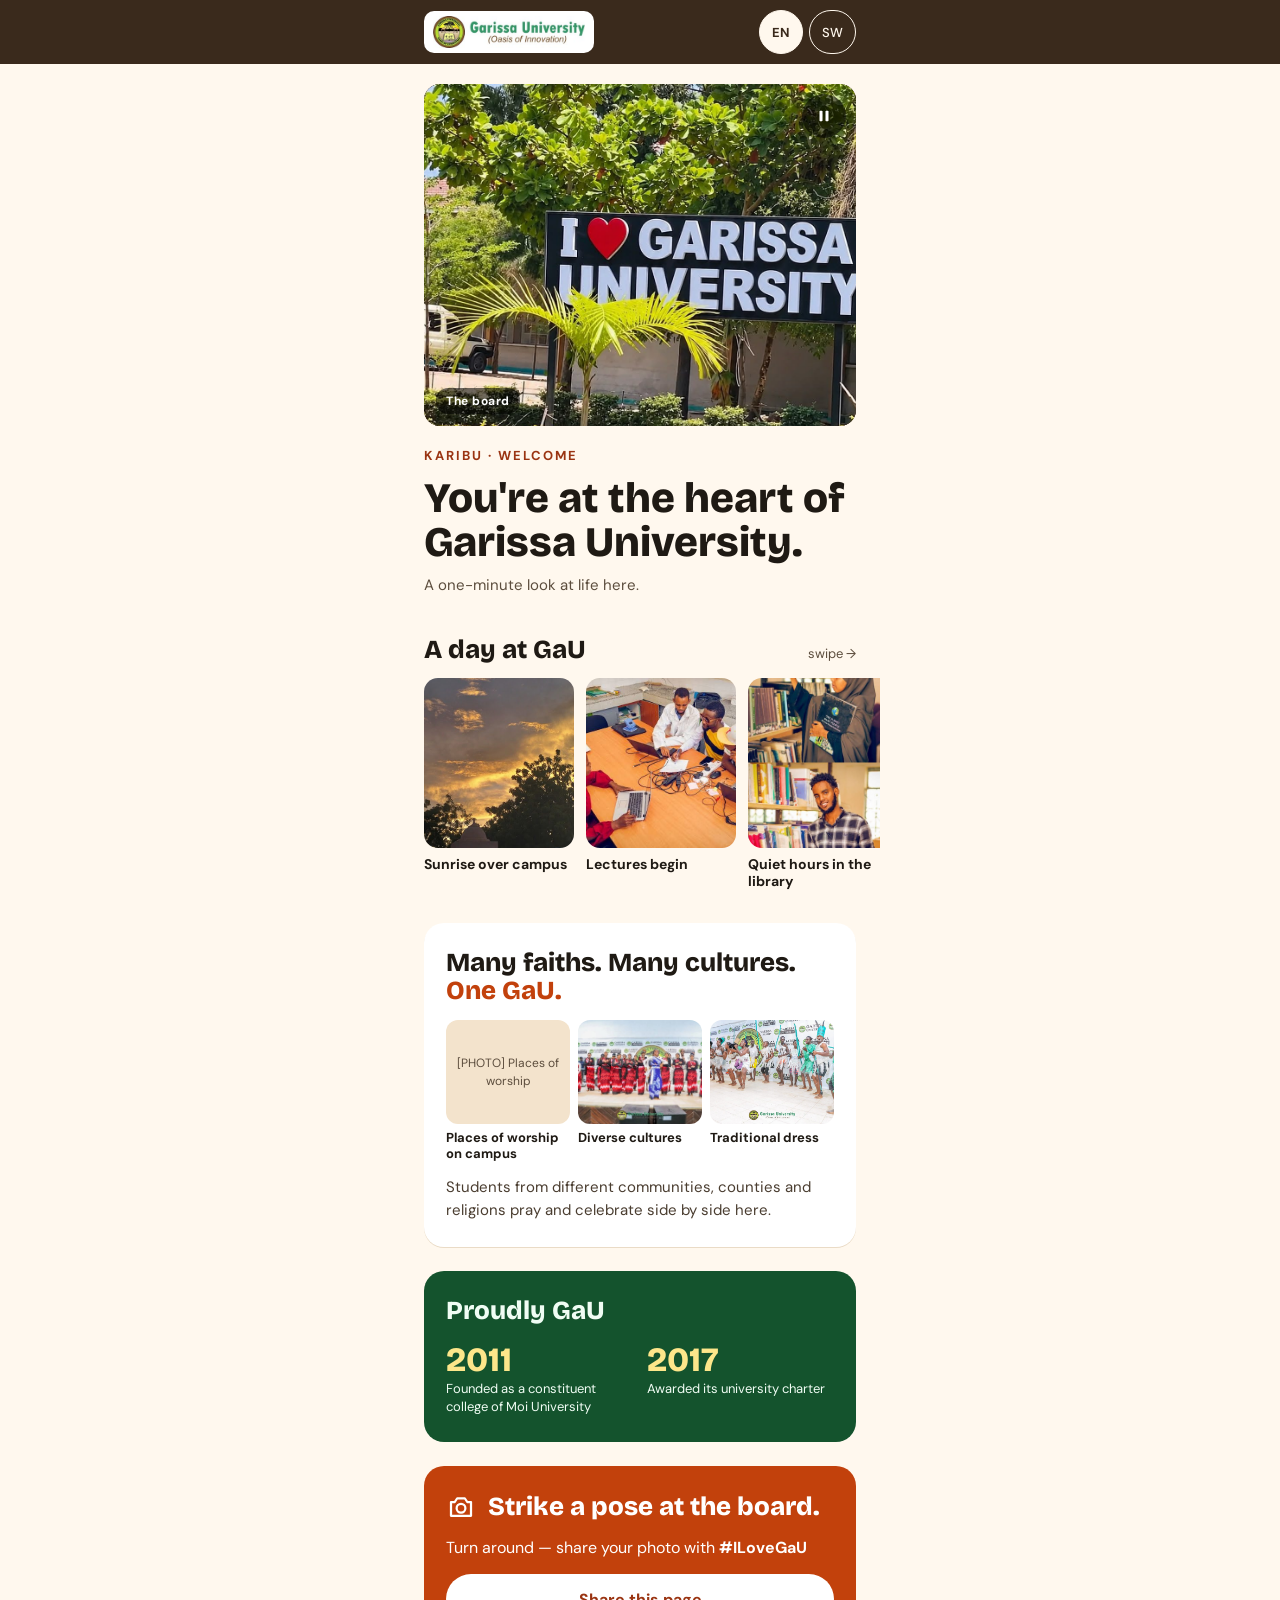
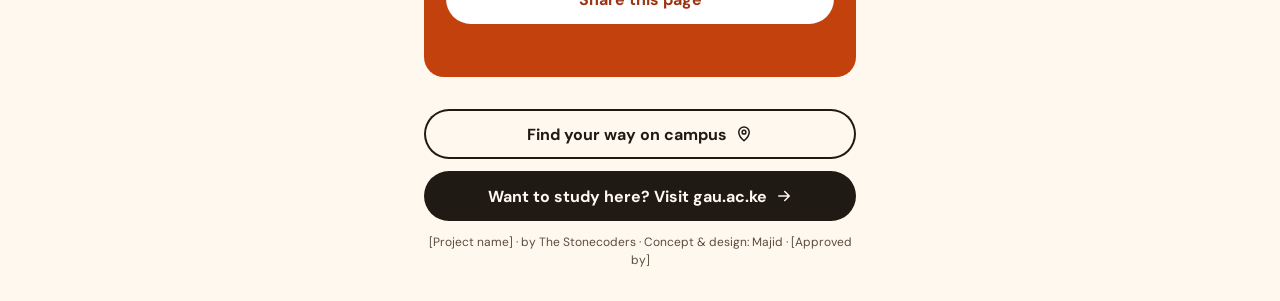
==== index.html @ a2006179 "Use the official GaU logo - images/brand/gau-logo.jpg (380x80, 12 KB) from the original on gau.ac.ke" ====
<!doctype html>
<html lang="en">
  <head>
    <meta charset="utf-8" />
    <meta name="viewport" content="width=device-width, initial-scale=1" />
    <title>Welcome to Garissa University — QR Tour</title>
    <meta
      name="description"
      content="A one-minute look at life at Garissa University. Scan the stone beside the I ❤ GARISSA UNIVERSITY board."
    />
    <meta name="theme-color" content="#3A2A1C" />

    <!-- Social preview (WhatsApp, Facebook, X) — add images/og-cover.jpg (1200×630) -->
    <meta
      property="og:title"
      content="You're at the heart of Garissa University"
    />
    <meta
      property="og:description"
      content="A one-minute look at life at GaU."
    />
    <meta property="og:image" content="images/og-cover.jpg" />

    <link rel="preconnect" href="https://fonts.googleapis.com" />
    <link rel="preconnect" href="https://fonts.gstatic.com" crossorigin />
    <link
      href="https://fonts.googleapis.com/css2?family=Bricolage+Grotesque:wght@700;800&family=DM+Sans:wght@400;500;700&display=swap"
      rel="stylesheet"
    />
    <link rel="icon" type="image/png" sizes="48x48" href="images/brand/favicon-48.png" />
    <link rel="apple-touch-icon" href="images/brand/gau-seal-180.png" />
    <link rel="stylesheet" href="css/style.css" />
  </head>
  <body>
    <!-- ============ NAVBAR — the only brown area ============ -->
    <header class="topbar">
      <div class="hero__bar">
        <span class="logo"
          ><img
            src="images/brand/gau-logo.jpg"
            alt="Garissa University"
            width="152"
            height="32"
        /></span>
        <nav class="lang" aria-label="Language">
          <button type="button" data-lang="en" aria-pressed="true">EN</button>
          <button type="button" data-lang="sw" aria-pressed="false">SW</button>
        </nav>
      </div>
    </header>

    <!-- ============ 1. HERO — "You're standing here" ============ -->
    <section class="hero" aria-labelledby="hero-title">
      <!-- Hero slideshow: the board from different angles and times of day.
         Without JS (or with reduced motion) only the first slide shows. -->
      <div class="hero__slides">
        <figure
          class="photo slide is-active"
          data-label="The I love Garissa University board"
        >
          <img
            src="images/hero/01-board.jpg"
            alt="The I love Garissa University board among palms and hedges"
            fetchpriority="high"
          />
          <figcaption class="slide__tag" data-i18n="hero.s1">The board</figcaption>
        </figure>
        <figure
          class="photo slide"
          data-label="Welcome to Garissa University sign"
        >
          <img
            src="images/hero/02-welcome-sign.jpg"
            alt="The Welcome to Garissa University sign in a garden"
            decoding="async"
          />
          <figcaption class="slide__tag" data-i18n="hero.s2">Welcome</figcaption>
        </figure>
        <figure
          class="photo slide"
          data-label="Students at the main gate"
        >
          <img
            src="images/hero/03-students-gate.jpg"
            alt="A large group of students posing at the main gate"
            decoding="async"
          />
          <figcaption class="slide__tag" data-i18n="hero.s3">Students</figcaption>
        </figure>
        <figure class="photo slide" data-label="Main gate at night">
          <img
            src="images/hero/04-gate-night.jpg"
            alt="The Garissa University main gate lit up at night"
            decoding="async"
          />
          <figcaption class="slide__tag" data-i18n="hero.s4">Main gate at night</figcaption>
        </figure>
        <button
          type="button"
          class="slides__toggle"
          aria-pressed="false"
          aria-label="Pause slideshow"
          hidden
        >
          <svg
            class="icon-pause"
            width="18"
            height="18"
            viewBox="0 0 24 24"
            fill="currentColor"
            aria-hidden="true"
          >
            <rect x="6" y="5" width="4" height="14" rx="1" />
            <rect x="14" y="5" width="4" height="14" rx="1" />
          </svg>
          <svg
            class="icon-play"
            width="18"
            height="18"
            viewBox="0 0 24 24"
            fill="currentColor"
            aria-hidden="true"
          >
            <path d="M8 5v14l11-7z" />
          </svg>
        </button>
      </div>

      <div class="hero__text">
        <p class="eyebrow" data-i18n="hero.eyebrow">Karibu · Welcome</p>
        <h1 id="hero-title" data-i18n="hero.title">
          You're at the heart of Garissa University.
        </h1>
        <p class="lead" data-i18n="hero.lead">
          A one-minute look at life here.
        </p>
      </div>
    </section>

    <main>
      <!-- ============ 2. A DAY AT GaU — swipe cards ============ -->
      <section class="day" aria-labelledby="day-title">
        <div class="section-head">
          <h2 id="day-title" data-i18n="day.title">A day at GaU</h2>
          <span class="hint" aria-hidden="true" data-i18n="day.hint"
            >swipe →</span
          >
        </div>
        <ol class="day__strip">
          <li class="card">
            <figure class="photo" data-label="Sunrise over campus">
              <img
                src="images/day/01-sunrise.jpg"
                alt="Sunrise over campus"
                loading="lazy"
              />
            </figure>
            <p data-i18n="day.c1">Sunrise over campus</p>
          </li>
          <li class="card">
            <figure class="photo" data-label="Lectures begin">
              <img
                src="images/day/02-lectures.jpg"
                alt="Students working together on laptops"
                loading="lazy"
              />
            </figure>
            <p data-i18n="day.c2">Lectures begin</p>
          </li>
          <li class="card">
            <figure class="photo" data-label="The library">
              <img
                src="images/day/03-library.jpg"
                alt="Two students with books in the library"
                loading="lazy"
              />
            </figure>
            <p data-i18n="day.c3">Quiet hours in the library</p>
          </li>
          <li class="card">
            <figure class="photo" data-label="Lunch at the cafeteria">
              <img
                src="images/day/04-lunch.jpg"
                alt="Friends having lunch"
                loading="lazy"
              />
            </figure>
            <p data-i18n="day.c4">Lunch at the cafeteria</p>
          </li>
          <li class="card">
            <figure class="photo" data-label="Sports ground">
              <img
                src="images/day/05-sports.jpg"
                alt="Students playing on the sports ground"
                loading="lazy"
              />
            </figure>
            <p data-i18n="day.c5">Evening on the sports ground</p>
          </li>
          <li class="card">
            <figure class="photo" data-label="Hostel life">
              <img
                src="images/day/06-hostel.jpg"
                alt="Galana Hostel"
                loading="lazy"
              />
            </figure>
            <p data-i18n="day.c6">Hostel life</p>
          </li>
        </ol>
      </section>

      <!-- ============ 3. MANY FAITHS, MANY CULTURES ============ -->
      <!-- TODO: confirm every faith group / club with the Dean of Students before publishing. Give each equal space. -->
      <section class="panel culture" aria-labelledby="culture-title">
        <h2 id="culture-title">
          <span data-i18n="culture.title">Many faiths. Many cultures.</span>
          <span class="accent" data-i18n="culture.one">One GaU.</span>
        </h2>
        <div class="culture__grid">
          <figure class="culture__item">
            <div class="photo" data-label="Places of worship">
              <img
                src="images/culture/01-worship.jpg"
                alt="[Describe photo]"
                loading="lazy"
              />
            </div>
            <figcaption>Places of worship on campus</figcaption>
          </figure>
          <figure class="culture__item">
            <div class="photo" data-label="Diverse cultures">
              <img
                src="images/culture/02-cultural-week.jpg"
                alt="Students in matching patterned dresses performing on stage"
                loading="lazy"
              />
            </div>
            <figcaption>Diverse cultures</figcaption>
          </figure>
          <figure class="culture__item">
            <div class="photo" data-label="Traditional dress">
              <img
                src="images/culture/03-dress-day.jpg"
                alt="Students in green traditional costumes dancing"
                loading="lazy"
              />
            </div>
            <figcaption>Traditional dress</figcaption>
          </figure>
        </div>
        <p data-i18n="culture.body">
          Students from different communities, counties and religions pray and
          celebrate side by side here.
        </p>
      </section>

      <!-- ============ 4. PROUDLY GaU — facts + one voice ============ -->
      <section class="panel proud" aria-labelledby="proud-title">
        <h2 id="proud-title" data-i18n="proud.title">Proudly GaU</h2>
        <dl class="facts">
          <div>
            <dt>2011</dt>
            <dd data-i18n="proud.f1">
              Founded as a constituent college of Moi University
            </dd>
          </div>
          <div>
            <dt>2017</dt>
            <dd data-i18n="proud.f2">Awarded its university charter</dd>
          </div>
        </dl>
      </section>

      <!-- ============ 5. PHOTO SPOT ============ -->
      <section class="panel spot" aria-labelledby="spot-title">
        <div class="spot__head">
          <svg
            width="30"
            height="30"
            viewBox="0 0 24 24"
            fill="none"
            stroke="currentColor"
            stroke-width="1.8"
            stroke-linecap="round"
            stroke-linejoin="round"
            aria-hidden="true"
          >
            <path d="M4 8h3l2-3h6l2 3h3v11H4z" />
            <circle cx="12" cy="13" r="3.5" />
          </svg>

          <h2 id="spot-title" data-i18n="spot.title">
            Strike a pose at the board.
          </h2>
        </div>

        <p>
          <span data-i18n="spot.body">Turn around — share your photo with</span>
          <strong>#ILoveGaU</strong>
        </p>

        <button
          type="button"
          class="btn btn--light"
          id="share-btn"
          data-i18n="spot.btn"
        >
          Share this page
        </button>

        <p class="toast" id="toast" role="status" aria-live="polite"></p>
      </section>
    </main>

    <!-- ============ 6. FOOTER ============ -->
    <footer class="footer">
      <a
        class="btn btn--outline"
        href="https://majidtech25.github.io/gau-campus-map/"
      >
        <span data-i18n="footer.map">Find your way on campus</span>
        <svg
          width="18"
          height="18"
          viewBox="0 0 24 24"
          fill="none"
          stroke="currentColor"
          stroke-width="2"
          stroke-linecap="round"
          stroke-linejoin="round"
          aria-hidden="true"
        >
          <path
            d="M12 21s-7-6.2-7-11.5A7 7 0 0 1 19 9.5C19 14.8 12 21 12 21z"
          />
          <circle cx="12" cy="9.5" r="2.5" />
        </svg>
      </a>
      <a class="btn btn--dark" href="https://gau.ac.ke" rel="noopener">
        <span data-i18n="footer.cta">Want to study here? Visit gau.ac.ke</span>
        <svg
          width="18"
          height="18"
          viewBox="0 0 24 24"
          fill="none"
          stroke="currentColor"
          stroke-width="2"
          stroke-linecap="round"
          stroke-linejoin="round"
          aria-hidden="true"
        >
          <path d="M5 12h14M13 6l6 6-6 6" />
        </svg>
      </a>

      <p class="credit">
        [Project name] · by The Stonecoders · Concept &amp; design: Majid ·
        [Approved by]
      </p>
    </footer>

    <!-- Photo viewer: a tapped photo opens here as a large card (main.js section 5) -->
    <dialog class="viewer" id="viewer" aria-label="Photo">
      <figure class="viewer__card">
        <img class="viewer__img" src="" alt="" />
        <figcaption class="viewer__cap"></figcaption>
      </figure>
      <button type="button" class="viewer__close">
        <span class="visually-hidden" data-i18n="viewer.close">Close</span>
        <svg
          width="22"
          height="22"
          viewBox="0 0 24 24"
          fill="none"
          stroke="currentColor"
          stroke-width="2.4"
          stroke-linecap="round"
          aria-hidden="true"
        >
          <path d="M6 6l12 12M18 6L6 18" />
        </svg>
      </button>
    </dialog>

    <script src="js/i18n.js"></script>
    <script src="js/main.js"></script>

    <!-- Scan counter: GoatCounter (cookieless, no personal data).
         Dashboard: https://majid.goatcounter.com
         QR scans arrive as ?campaign=pilot&ref=qr.
         See README → "Scan counter". -->
    <script
      data-goatcounter="https://majid.goatcounter.com/count"
      async
      src="//gc.zgo.at/count.js"
    ></script>
  </body>
</html>
---- css/style.css ----
/* =========================================================
   GaU QR Tour — "Welcomed, Proud, Alive"
   Mobile-first. Colours are placeholders: swap to the
   official GaU colours once Communications confirms them.
   ========================================================= */

:root {
  --sand: #fff8ee; /* page background */
  --sand-2: #f3e3cc; /* photo placeholders */
  --ink: #1f1a14; /* main text */
  --ink-soft: #5c4d3d; /* secondary text */
  --earth: #3a2a1c; /* navbar background */
  --earth-2: #4a3727; /* hero photo placeholder */
  --sand-muted: #e9dcc8; /* placeholder text on dark */
  --overlay: rgba(0, 0, 0, 0.55); /* tags/buttons over photos */
  --sun-glow: #fdba74; /* focus ring */
  --sun: #c2410c; /* accent (orange) */
  --sun-text: #9a3412; /* accent text on light */
  --sun-soft: #fdebd8; /* chip background */
  --green: #14532d; /* "Proudly GaU" panel */
  --gold: #fde68a; /* numbers on green */
  --backdrop: rgba(20, 14, 8, 0.86); /* behind the enlarged photo */
  --card: #ffffff; /* enlarged photo card */

  --font-display: "Bricolage Grotesque", system-ui, sans-serif;
  --font-body: "DM Sans", system-ui, sans-serif;

  --radius: 20px;
  --gap: 24px;
  --max: 480px; /* page stays phone-width on big screens */
}

* {
  box-sizing: border-box;
}

html {
  -webkit-text-size-adjust: 100%;
}

body {
  margin: 0;
  background: var(--sand);
  color: var(--ink);
  font: 400 16px/1.5 var(--font-body);
}

body > * {
  max-width: var(--max);
  margin-inline: auto;
}

h1,
h2 {
  font-family: var(--font-display);
  font-weight: 800;
  line-height: 1.05;
  margin: 0;
}
h1 {
  font-size: clamp(32px, 10vw, 42px);
}
h2 {
  font-size: 26px;
}
p {
  margin: 0;
}

a {
  color: var(--sun-text);
}

/* ---------- Photo slots ----------
   Each <figure class="photo"> holds an <img>. If the file is
   missing, main.js adds .is-missing and the data-label shows,
   so the page still looks intentional before photos arrive. */
.photo {
  position: relative;
  margin: 0;
  background: var(--sand-2);
  border-radius: 14px;
  overflow: hidden;
}
.photo img {
  display: block;
  width: 100%;
  height: 100%;
  object-fit: cover;
}
.photo.is-missing img {
  display: none;
}
.photo.is-missing::before {
  content: "[PHOTO] " attr(data-label);
  position: absolute;
  inset: 0;
  display: grid;
  place-items: center;
  padding: 8px;
  text-align: center;
  font-size: 12px;
  color: var(--ink-soft);
}

/* ---------- Navbar (the ONLY brown area) ----------
   The brown background spans the full screen width; the
   content inside stays phone-width. */
.topbar {
  position: sticky;
  top: 0;
  z-index: 20;
  max-width: none; /* override body > * so brown is full width */
  background: var(--earth);
  color: var(--sand);
}
.hero__bar {
  display: flex;
  justify-content: space-between;
  align-items: center;
  max-width: var(--max);
  margin-inline: auto;
  padding: 10px var(--gap);
}
.logo {
  display: inline-flex;
  padding: 5px 9px;
  border-radius: 10px;
  background: var(--card); /* the logo has a white background */
}
.logo img {
  display: block;
  width: 152px;
  height: 32px;
}

.lang {
  display: flex;
  gap: 6px;
}
.lang button {
  min-height: 44px;
  min-width: 44px;
  padding: 0 12px;
  border-radius: 22px;
  border: 1px solid var(--sand);
  background: transparent;
  color: var(--sand);
  font: 500 13px var(--font-body);
  cursor: pointer;
}
.lang button[aria-pressed="true"] {
  background: var(--sand);
  color: var(--earth);
  font-weight: 700;
}

/* ---------- 1. Hero (photo + text on the sand background) ---------- */
.hero {
  padding: 20px var(--gap) 28px;
  display: flex;
  flex-direction: column;
  gap: 20px;
}

/* Hero slideshow: slides stack and crossfade */
.hero__slides {
  position: relative;
  height: 38svh;
  min-height: 200px;
  border-radius: 16px;
  overflow: hidden;
  background: var(--earth-2);
}
.slide {
  position: absolute;
  inset: 0;
  border-radius: 0;
  background: var(--earth-2);
  opacity: 0;
  transition: opacity 1.2s ease;
}
.slide.is-active {
  opacity: 1;
}
.slide.is-missing::before {
  color: var(--sand-muted);
}

.slide__tag {
  position: absolute;
  left: 12px;
  bottom: 12px;
  padding: 4px 10px;
  border-radius: 12px;
  background: var(--overlay);
  color: #fff;
  font-size: 12px;
  font-weight: 700;
  letter-spacing: 0.5px;
}

.slides__toggle {
  position: absolute;
  right: 10px;
  top: 10px;
  width: 44px;
  height: 44px;
  border-radius: 50%;
  border: 0;
  background: var(--overlay);
  color: #fff;
  display: grid;
  place-items: center;
  cursor: pointer;
}
.slides__toggle[hidden] {
  display: none;
}
.slides__toggle .icon-play {
  display: none;
}
.slides__toggle[aria-pressed="true"] .icon-play {
  display: block;
}
.slides__toggle[aria-pressed="true"] .icon-pause {
  display: none;
}
.slides__toggle:focus-visible {
  outline: 3px solid var(--sun-glow);
  outline-offset: 2px;
}

/* Slow zoom on the visible slide ("Ken Burns"), only if motion is OK */
@media (prefers-reduced-motion: no-preference) {
  .slide.is-active img {
    animation: hero-zoom 6s ease-out forwards;
  }
}
@keyframes hero-zoom {
  from {
    transform: scale(1);
  }
  to {
    transform: scale(1.06);
  }
}

.hero__text {
  display: flex;
  flex-direction: column;
  gap: 10px;
}
.eyebrow {
  font-size: 13px;
  font-weight: 700;
  letter-spacing: 2px;
  text-transform: uppercase;
  color: var(--sun-text);
}
.lead {
  color: var(--ink-soft);
  font-size: 15px;
}

/* ---------- 2. A day at GaU ---------- */
.day {
  padding: 12px 0 28px var(--gap);
}
.section-head {
  display: flex;
  justify-content: space-between;
  align-items: baseline;
  padding-right: var(--gap);
  margin-bottom: 14px;
}
.hint {
  font-size: 13px;
  color: var(--ink-soft);
}

.day__strip {
  list-style: none;
  margin: 0;
  padding: 0 var(--gap) 4px 0;
  display: flex;
  gap: 12px;
  overflow-x: auto;
  scroll-snap-type: x mandatory;
  scrollbar-width: none;
}
.day__strip::-webkit-scrollbar {
  display: none;
}

.card {
  flex: 0 0 150px;
  scroll-snap-align: start;
  display: flex;
  flex-direction: column;
  gap: 8px;
}
.card .photo {
  height: 170px;
}
.card p {
  font-weight: 700;
  font-size: 14px;
  line-height: 1.25;
}
.time {
  align-self: flex-start;
  background: var(--sun);
  color: #fff;
  font-size: 12px;
  font-weight: 700;
  padding: 4px 8px;
  border-radius: 10px;
}

/* ---------- Shared panel ---------- */
.panel {
  margin: 0 var(--gap) var(--gap);
  padding: 26px 22px;
  border-radius: var(--radius);
  display: flex;
  flex-direction: column;
  gap: 14px;
}
@media (min-width: 480px) {
  .panel {
    margin-inline: auto;
    width: calc(100% - 2 * var(--gap));
  }
}

/* ---------- 3. Culture ---------- */
.culture {
  background: #fff;
  box-shadow: 0 1px 0 #eadbc6;
}
.culture h2 {
  line-height: 1.1;
}
.accent {
  color: var(--sun);
}
.culture__grid {
  display: grid;
  grid-template-columns: repeat(3, minmax(0, 1fr));
  gap: 8px;
}
.culture__item {
  margin: 0;
  display: flex;
  flex-direction: column;
  gap: 6px;
}
.culture__item .photo {
  height: 104px;
  border-radius: 12px;
}
.culture__item figcaption {
  font-size: 13px;
  font-weight: 700;
  line-height: 1.25;
}
.culture > p {
  color: #4a3d30;
  font-size: 15px;
}

.chips {
  list-style: none;
  margin: 0;
  padding: 0;
  display: flex;
  flex-wrap: wrap;
  gap: 8px;
}
.chips li {
  padding: 6px 12px;
  border-radius: 16px;
  background: var(--sun-soft);
  color: #7c2d12;
  font-size: 13px;
  font-weight: 500;
}

/* ---------- 4. Proudly GaU ---------- */
.proud {
  background: var(--green);
  color: #f0fdf4;
}
.facts {
  display: grid;
  grid-template-columns: repeat(2, minmax(0, 1fr));
  gap: 14px;
  margin: 0;
}
.facts dt {
  font: 800 34px var(--font-display);
  color: var(--gold);
}
.facts dd {
  margin: 0;
  font-size: 13px;
  line-height: 1.4;
}

.voice {
  margin: 0;
  padding-top: 14px;
  border-top: 1px solid #2f6b47;
  display: flex;
  gap: 12px;
  align-items: flex-start;
}
.photo--avatar {
  flex: 0 0 48px;
  height: 48px;
  border-radius: 50%;
  background: #2f6b47;
}
.photo--avatar.is-missing::before {
  content: "";
}
.voice p {
  font-size: 16px;
  font-weight: 500;
  line-height: 1.45;
}
.voice cite {
  display: block;
  margin-top: 6px;
  font-style: normal;
  font-size: 13px;
  color: #bbf7d0;
}

/* ---------- 5. Photo spot ---------- */
.spot {
  background: var(--sun);
  color: #fff;
}
.spot__head {
  display: flex;
  gap: 12px;
  align-items: center;
}
.toast {
  min-height: 1em;
  font-size: 13px;
}

/* ---------- Buttons ---------- */
.btn {
  min-height: 50px;
  padding: 0 20px;
  border-radius: 26px;
  border: 0;
  display: flex;
  align-items: center;
  justify-content: center;
  gap: 8px;
  font: 700 16px var(--font-body);
  text-decoration: none;
  cursor: pointer;
}
.btn--light {
  background: #fff;
  color: var(--sun-text);
}
.btn--dark {
  background: var(--ink);
  color: var(--sand);
}
.btn--outline {
  background: transparent;
  color: var(--ink);
  box-shadow: inset 0 0 0 2px var(--ink);
}
.btn:focus-visible,
.lang button:focus-visible {
  outline: 3px solid #fdba74;
  outline-offset: 2px;
}

/* ---------- 6. Footer ---------- */
.footer {
  padding: 8px var(--gap) 32px;
  display: flex;
  flex-direction: column;
  gap: 12px;
}
.credit {
  font-size: 12px;
  color: var(--ink-soft);
  text-align: center;
}

@media (prefers-reduced-motion: no-preference) {
  html {
    scroll-behavior: smooth;
  }
}

/* ---------- Photo viewer (tap a photo to enlarge) ---------- */
.is-zoomable {
  cursor: zoom-in;
}
.is-zoomable:focus-visible {
  outline: 3px solid var(--sun-glow);
  outline-offset: 2px;
}
.slide:not(.is-active) {
  pointer-events: none; /* taps go to the visible slide */
}
.viewer {
  width: min(100vw - 24px, 560px);
  max-width: none;
  max-height: none;
  padding: 0;
  border: 0;
  background: transparent;
  overflow: visible;
}
.viewer::backdrop {
  background: var(--backdrop);
}
.viewer__card {
  margin: 0;
  background: var(--card);
  border-radius: var(--radius);
  overflow: hidden;
  box-shadow: 0 12px 40px rgba(0, 0, 0, 0.35);
}
.viewer__img {
  display: block;
  width: 100%;
  height: auto;
  max-height: 72svh;
  object-fit: contain;
  background: var(--ink);
}
.viewer__cap {
  padding: 14px 18px 16px;
  font: 700 16px/1.35 var(--font-body);
  color: var(--ink);
}
.viewer__cap:empty {
  display: none;
}
.viewer__close {
  position: absolute;
  top: -14px;
  right: -6px;
  width: 44px;
  height: 44px;
  border-radius: 50%;
  border: 0;
  background: var(--card);
  color: var(--ink);
  display: grid;
  place-items: center;
  cursor: pointer;
  box-shadow: 0 2px 10px rgba(0, 0, 0, 0.3);
}
.viewer__close:focus-visible {
  outline: 3px solid var(--sun-glow);
  outline-offset: 2px;
}
@media (prefers-reduced-motion: no-preference) {
  .viewer[open] .viewer__card {
    animation: viewer-in 0.22s ease-out;
  }
}
@keyframes viewer-in {
  from {
    transform: scale(0.94);
    opacity: 0;
  }
  to {
    transform: scale(1);
    opacity: 1;
  }
}
.visually-hidden {
  position: absolute;
  width: 1px;
  height: 1px;
  overflow: hidden;
  clip: rect(0 0 0 0);
  white-space: nowrap;
}
body.has-viewer {
  overflow: hidden;
}
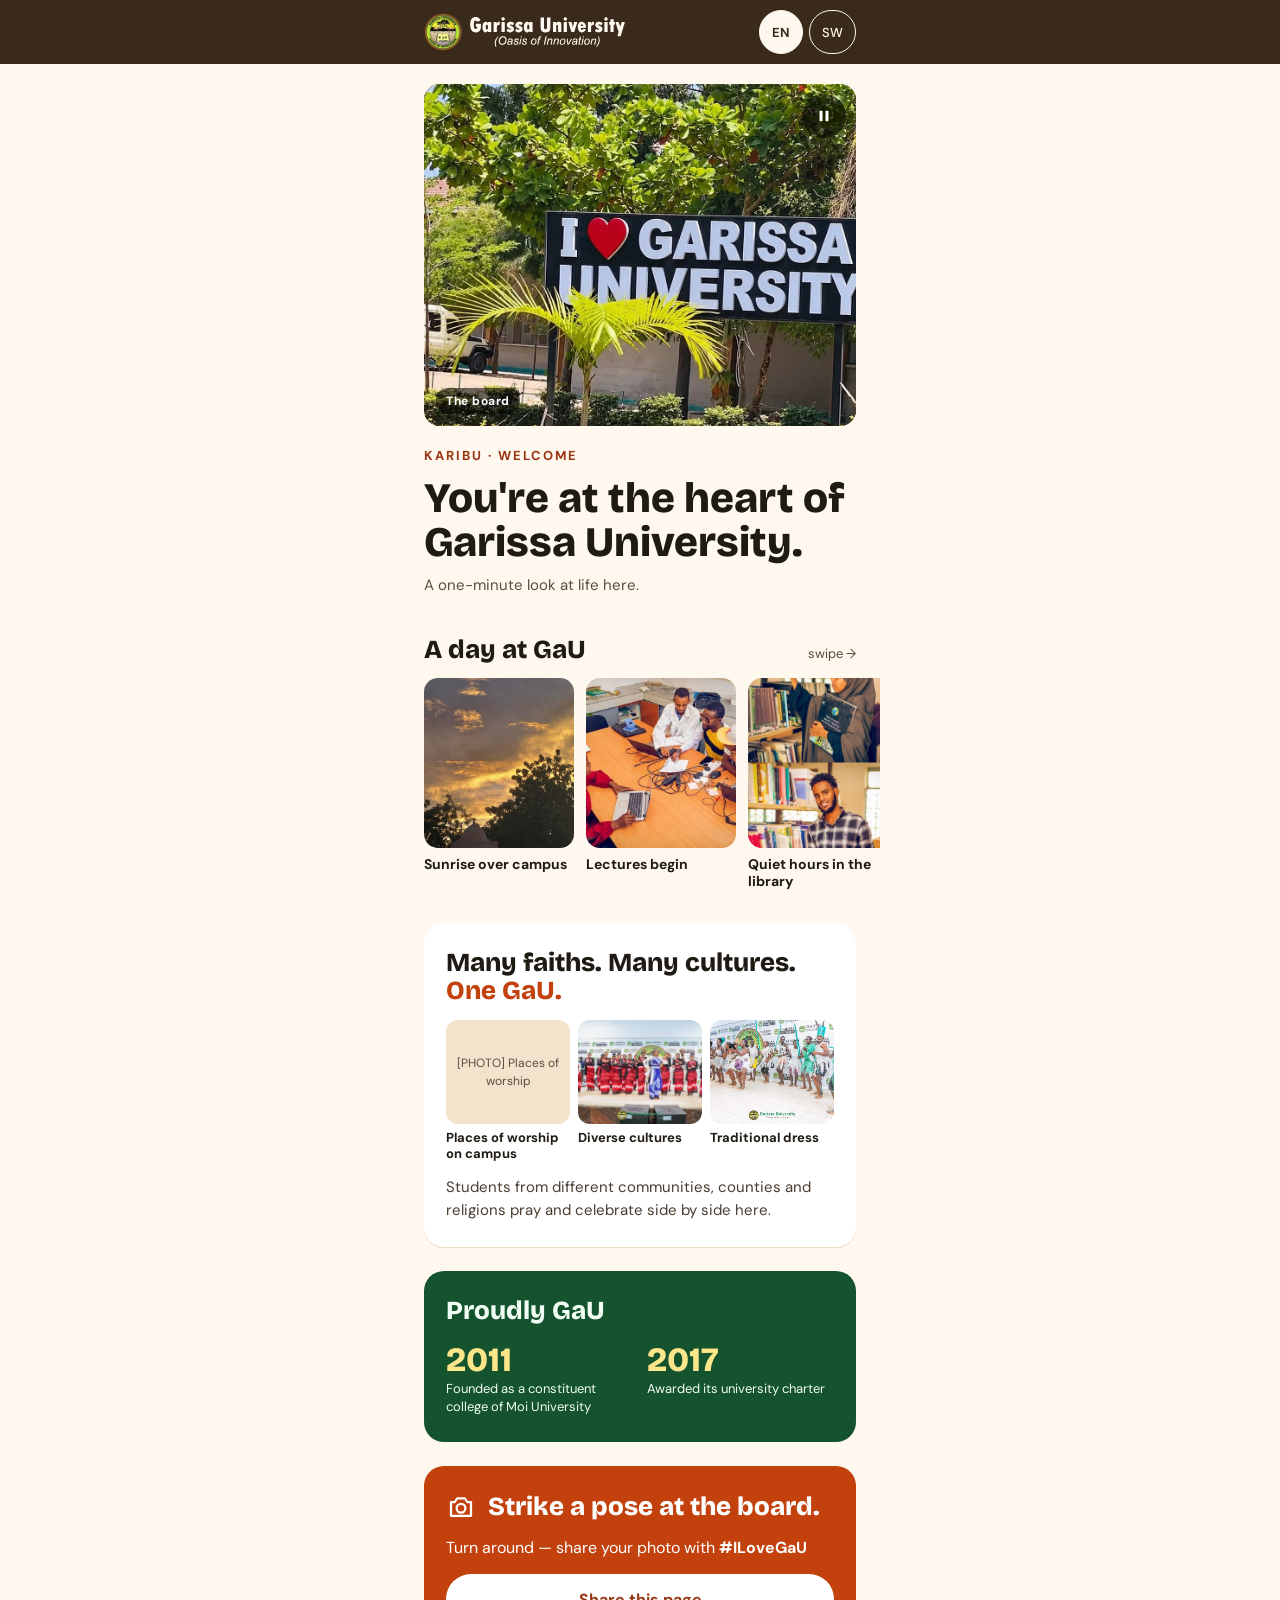
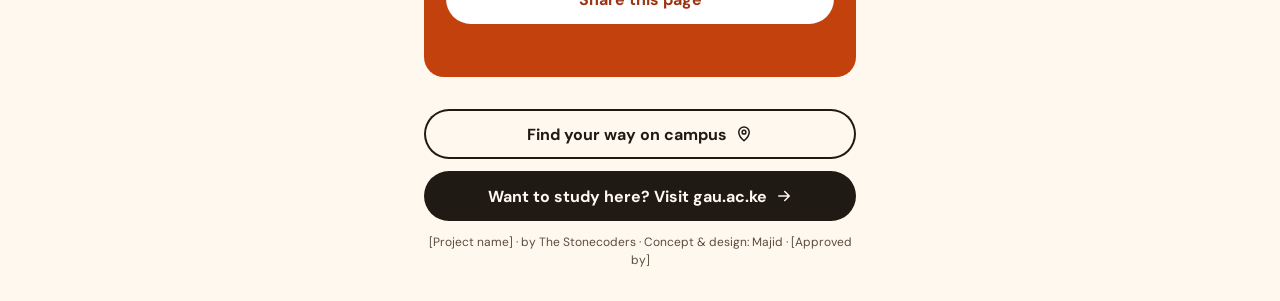
==== commit 22a0a62b: "Blend the GaU logo into the header - Round seal with a transparent background (images/brand/gau-seal" ====
--- a/index.html
+++ b/index.html
@@ -35,13 +35,11 @@
     <!-- ============ NAVBAR — the only brown area ============ -->
     <header class="topbar">
       <div class="hero__bar">
-        <span class="logo"
-          ><img
-            src="images/brand/gau-logo.jpg"
-            alt="Garissa University"
-            width="152"
-            height="32"
-        /></span>
+        <span class="logo" role="img" aria-label="Garissa University (Oasis of Innovation)"
+          ><img class="logo__seal" src="images/brand/gau-seal-96.png" alt="" width="38" height="38" /><span
+            class="logo__word"
+          ></span
+        ></span>
         <nav class="lang" aria-label="Language">
           <button type="button" data-lang="en" aria-pressed="true">EN</button>
           <button type="button" data-lang="sw" aria-pressed="false">SW</button>
--- a/css/style.css
+++ b/css/style.css
@@ -124,14 +124,24 @@
 }
 .logo {
   display: inline-flex;
-  padding: 5px 9px;
-  border-radius: 10px;
-  background: var(--card); /* the logo has a white background */
-}
-.logo img {
+  align-items: center;
+  gap: 8px;
+  color: var(--sand);
+}
+.logo__seal {
   display: block;
-  width: 152px;
-  height: 32px;
+  width: 38px;
+  height: 38px;
+}
+/* Wordmark traced from the official logo (images/brand/gau-wordmark.svg);
+   used as a mask so it takes the header's text colour. */
+.logo__word {
+  display: block;
+  height: 30px;
+  width: 155px;
+  background: currentColor;
+  -webkit-mask: url("../images/brand/gau-wordmark.svg") center / contain no-repeat;
+  mask: url("../images/brand/gau-wordmark.svg") center / contain no-repeat;
 }
 
 .lang {
@@ -596,3 +606,15 @@
 body.has-viewer {
   overflow: hidden;
 }
+
+/* Very small phones: shrink the logo so it never pushes the page wider */
+@media (max-width: 359px) {
+  .logo__seal {
+    width: 32px;
+    height: 32px;
+  }
+  .logo__word {
+    height: 24px;
+    width: 124px;
+  }
+}
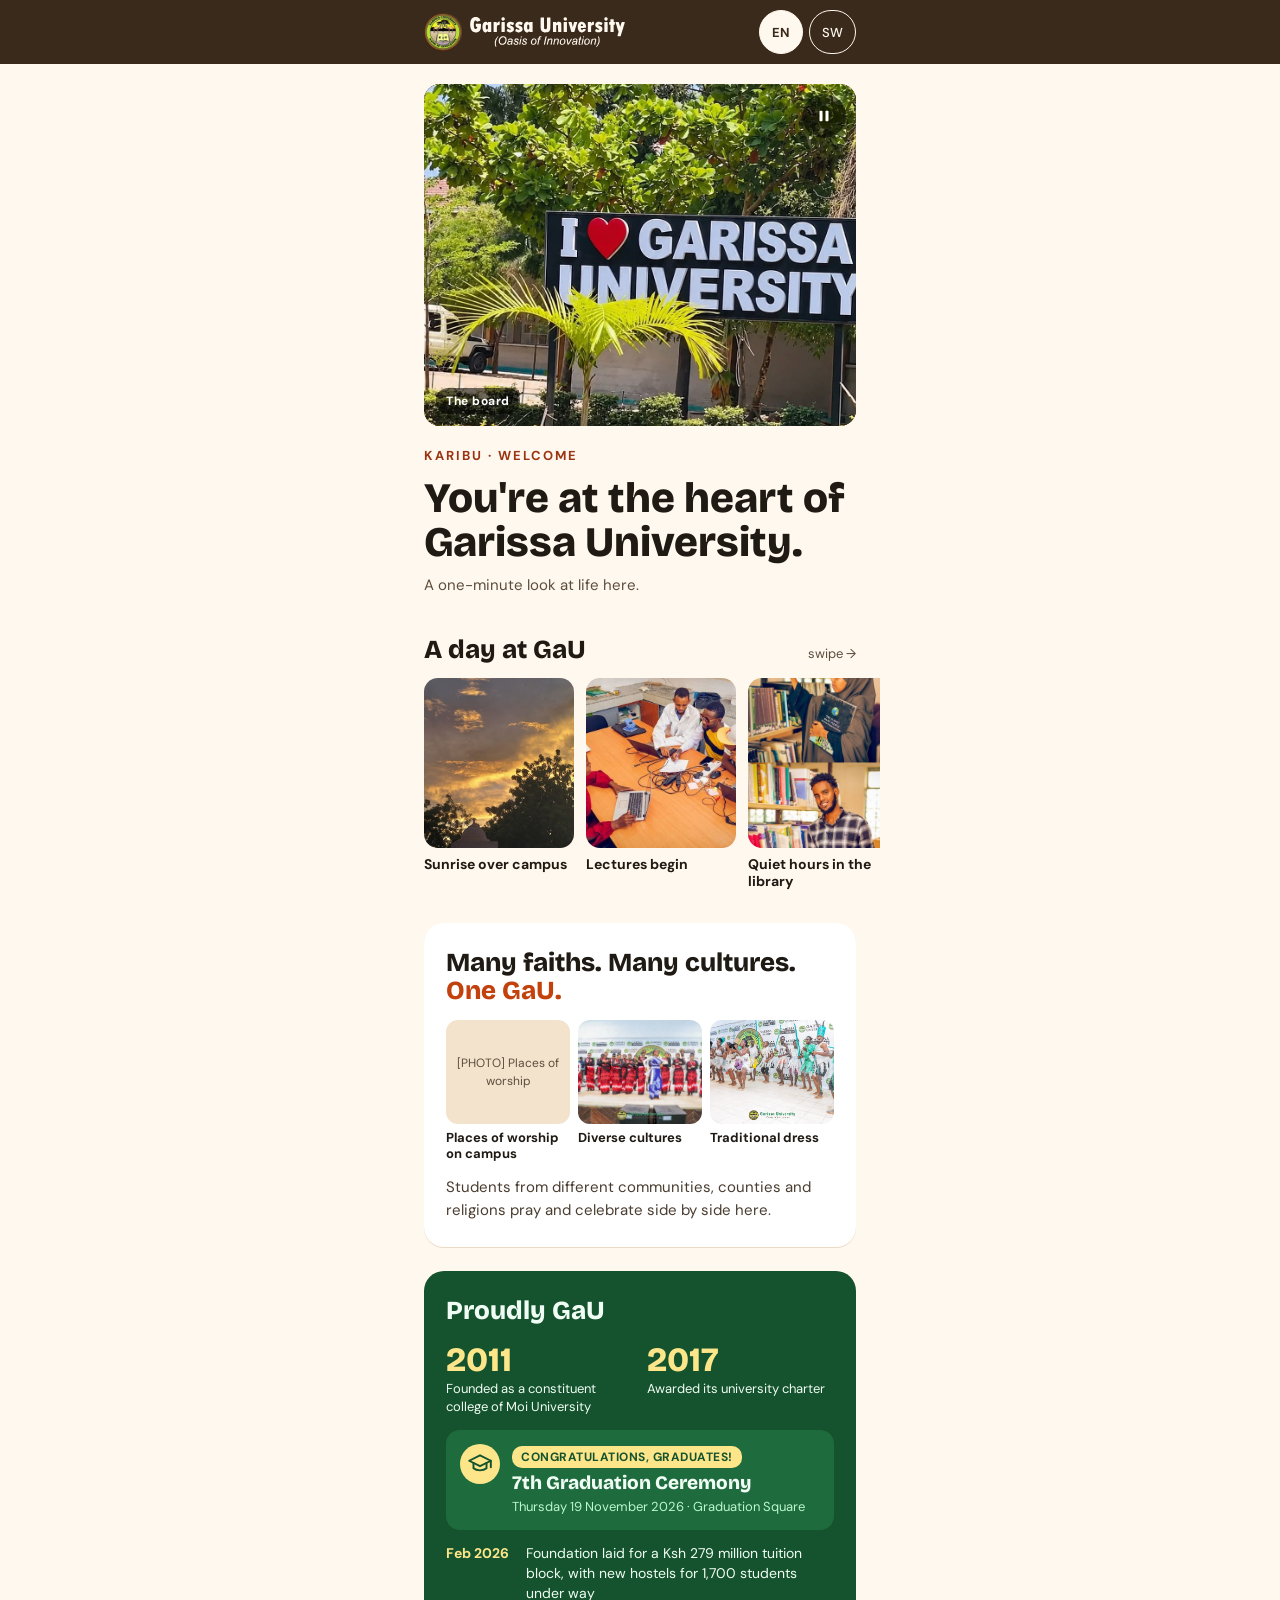
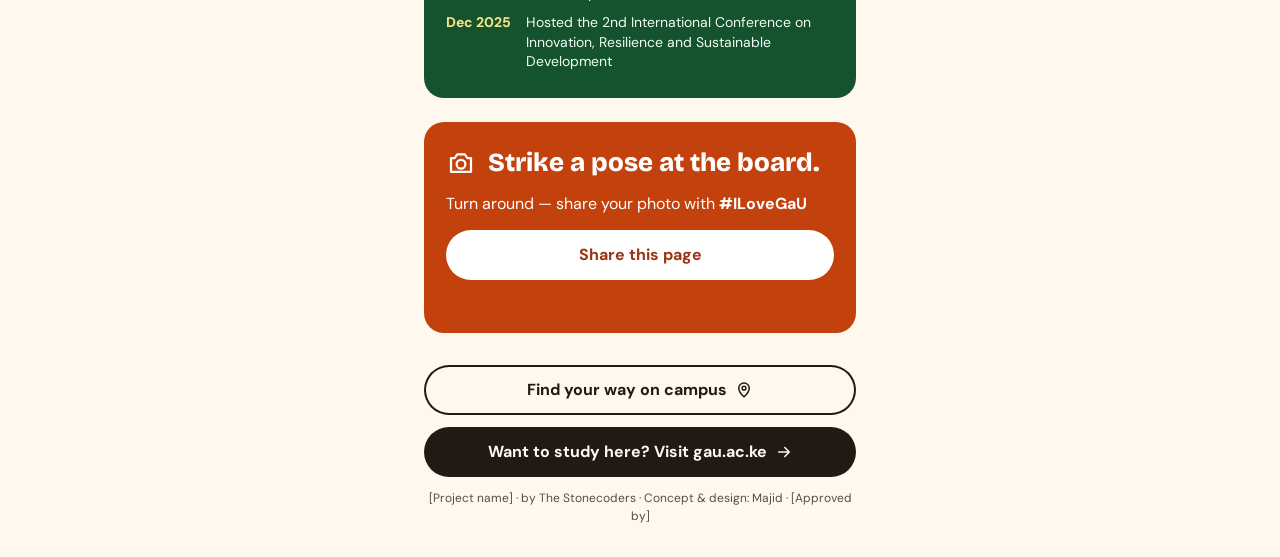
==== commit 50bb8950: "Proudly GaU: 7th Graduation + proud moments - 7th Graduation Ceremony, Thu 19 Nov 2026, Graduation S" ====
--- a/index.html
+++ b/index.html
@@ -253,7 +253,7 @@
         </p>
       </section>
 
-      <!-- ============ 4. PROUDLY GaU — facts + one voice ============ -->
+      <!-- ============ 4. PROUDLY GaU — facts + proud moments ============ -->
       <section class="panel proud" aria-labelledby="proud-title">
         <h2 id="proud-title" data-i18n="proud.title">Proudly GaU</h2>
         <dl class="facts">
@@ -268,6 +268,33 @@
             <dd data-i18n="proud.f2">Awarded its university charter</dd>
           </div>
         </dl>
+
+        <!-- Sources (gau.ac.ke, checked 18 Nov 2026):
+             - 7th Graduation: /wp-content/uploads/2026/10/7th-GRADUATION-NOTICE-.pdf
+             - Tuition block + hostels: news post of 12 Feb 2026
+             - IRSD-2025 conference: news post of 3 Dec 2025
+             main.js (section 6) swaps the graduation status line by date. -->
+        <div class="grad" data-event-date="2026-11-19">
+          <span class="grad__icon" aria-hidden="true">
+            <svg width="26" height="26" viewBox="0 0 24 24" fill="none" stroke="currentColor" stroke-width="1.8" stroke-linecap="round" stroke-linejoin="round"><path d="M2 9l10-5 10 5-10 5z" /><path d="M6 11v5c3 2.5 9 2.5 12 0v-5" /><path d="M22 9v6" /></svg>
+          </span>
+          <div>
+            <p class="grad__status" data-i18n="proud.gradSoon">Coming up</p>
+            <p class="grad__title" data-i18n="proud.gradTitle">7th Graduation Ceremony</p>
+            <p class="grad__when" data-i18n="proud.gradWhen">Thursday 19 November 2026 · Graduation Square</p>
+          </div>
+        </div>
+
+        <ul class="moments">
+          <li>
+            <span class="moments__date" data-i18n="proud.m1date">Feb 2026</span>
+            <span data-i18n="proud.m1">Foundation laid for a Ksh 279 million tuition block, with new hostels for 1,700 students under way</span>
+          </li>
+          <li>
+            <span class="moments__date" data-i18n="proud.m2date">Dec 2025</span>
+            <span data-i18n="proud.m2">Hosted the 2nd International Conference on Innovation, Resilience and Sustainable Development</span>
+          </li>
+        </ul>
       </section>
 
       <!-- ============ 5. PHOTO SPOT ============ -->
--- a/css/style.css
+++ b/css/style.css
@@ -19,6 +19,8 @@
   --sun-soft: #fdebd8; /* chip background */
   --green: #14532d; /* "Proudly GaU" panel */
   --gold: #fde68a; /* numbers on green */
+  --green-2: #1e6b3d; /* graduation highlight on green */
+  --mint: #bbf7d0; /* small text on green */
   --backdrop: rgba(20, 14, 8, 0.86); /* behind the enlarged photo */
   --card: #ffffff; /* enlarged photo card */
 
@@ -618,3 +620,61 @@
     width: 124px;
   }
 }
+
+/* ---------- Proud moments (inside Proudly GaU) ---------- */
+.grad {
+  display: flex;
+  gap: 12px;
+  align-items: flex-start;
+  padding: 14px;
+  border-radius: 14px;
+  background: var(--green-2);
+}
+.grad__icon {
+  flex: 0 0 40px;
+  height: 40px;
+  border-radius: 50%;
+  display: grid;
+  place-items: center;
+  background: var(--gold);
+  color: var(--green);
+}
+.grad__status {
+  display: inline-block;
+  margin-bottom: 4px;
+  padding: 2px 9px;
+  border-radius: 10px;
+  background: var(--gold);
+  color: var(--green);
+  font-size: 12px;
+  font-weight: 700;
+  letter-spacing: 0.5px;
+  text-transform: uppercase;
+}
+.grad__title {
+  font: 800 19px/1.2 var(--font-display);
+}
+.grad__when {
+  margin-top: 2px;
+  font-size: 13px;
+  color: var(--mint);
+}
+.moments {
+  list-style: none;
+  margin: 0;
+  padding: 0;
+  display: flex;
+  flex-direction: column;
+  gap: 10px;
+}
+.moments li {
+  display: grid;
+  grid-template-columns: 70px 1fr;
+  gap: 10px;
+  font-size: 14px;
+  line-height: 1.4;
+}
+.moments__date {
+  font-weight: 700;
+  color: var(--gold);
+}
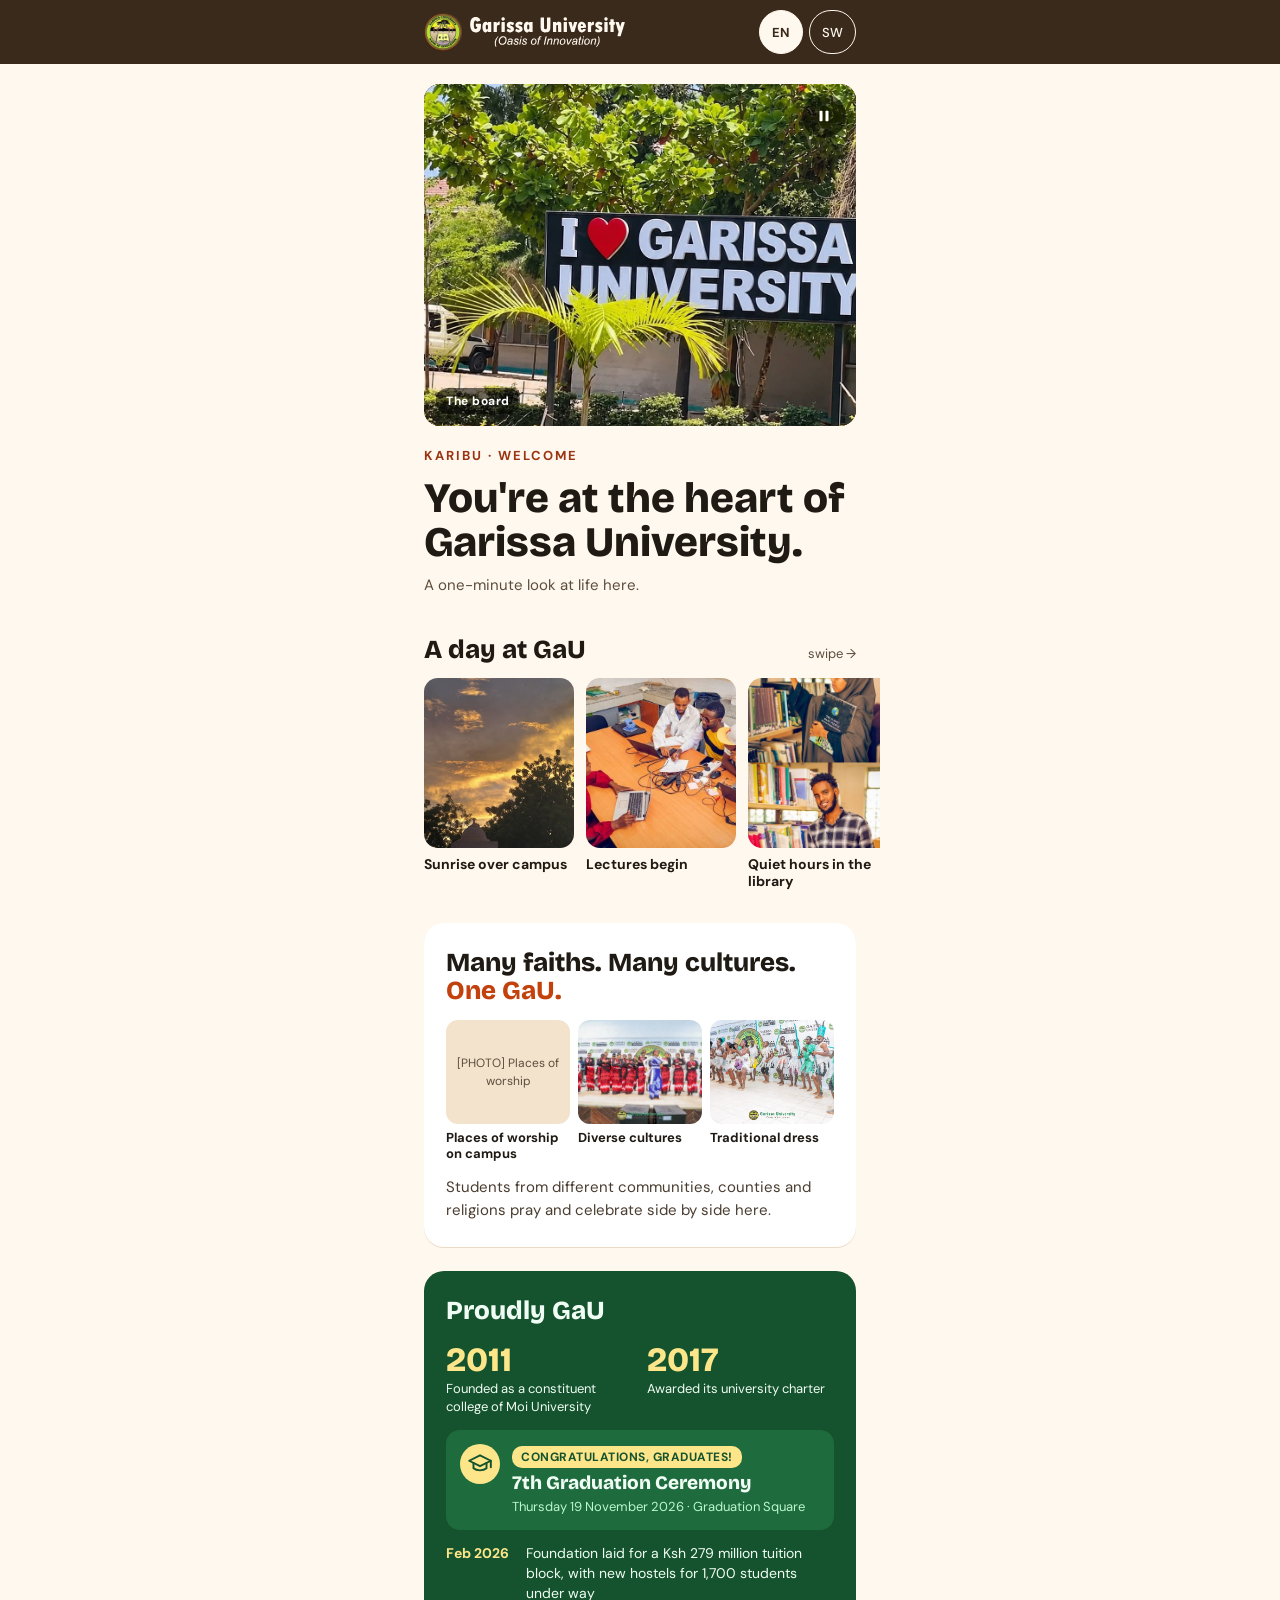
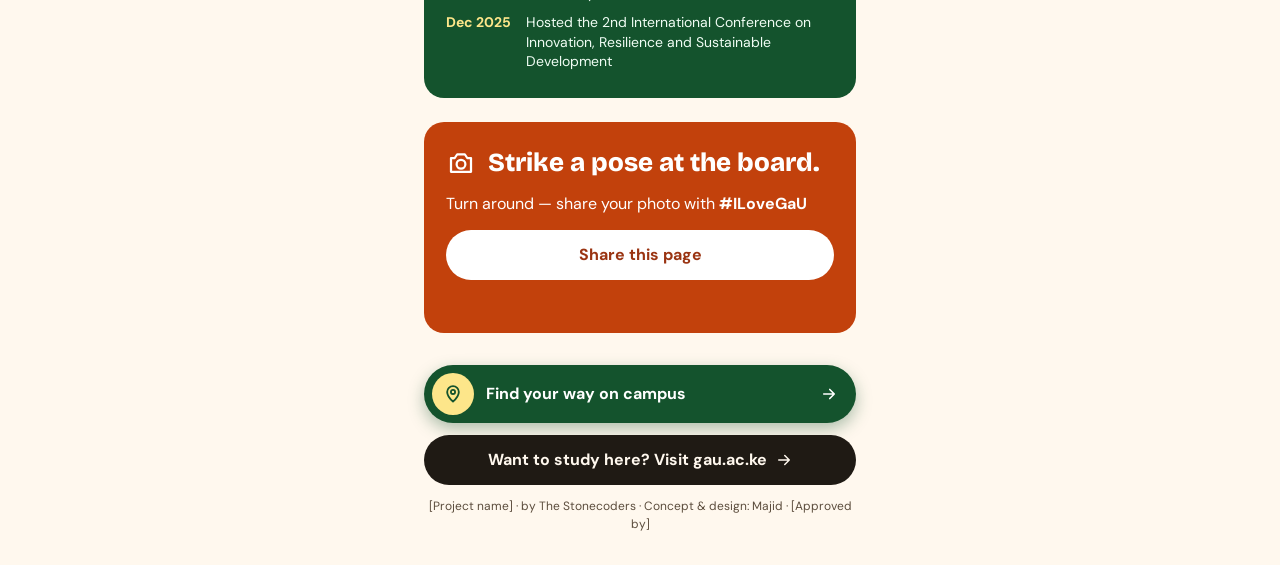
==== commit 0534c40e: "Make 'Find your way on campus' a real button, with motion - Solid green, raised shadow, pin in a gol" ====
--- a/index.html
+++ b/index.html
@@ -340,26 +340,36 @@
 
     <!-- ============ 6. FOOTER ============ -->
     <footer class="footer">
-      <a
-        class="btn btn--outline"
-        href="https://majidtech25.github.io/gau-campus-map/"
-      >
-        <span data-i18n="footer.map">Find your way on campus</span>
+      <a class="btn btn--map" href="https://majidtech25.github.io/gau-campus-map/">
+        <span class="btn__pin" aria-hidden="true">
+          <svg
+            width="20"
+            height="20"
+            viewBox="0 0 24 24"
+            fill="none"
+            stroke="currentColor"
+            stroke-width="2.2"
+            stroke-linecap="round"
+            stroke-linejoin="round"
+          >
+            <path d="M12 21s-7-6.2-7-11.5A7 7 0 0 1 19 9.5C19 14.8 12 21 12 21z" />
+            <circle cx="12" cy="9.5" r="2.5" />
+          </svg>
+        </span>
+        <span class="btn__label" data-i18n="footer.map">Find your way on campus</span>
         <svg
+          class="btn__arrow"
           width="18"
           height="18"
           viewBox="0 0 24 24"
           fill="none"
           stroke="currentColor"
-          stroke-width="2"
+          stroke-width="2.2"
           stroke-linecap="round"
           stroke-linejoin="round"
           aria-hidden="true"
         >
-          <path
-            d="M12 21s-7-6.2-7-11.5A7 7 0 0 1 19 9.5C19 14.8 12 21 12 21z"
-          />
-          <circle cx="12" cy="9.5" r="2.5" />
+          <path d="M5 12h14M13 6l6 6-6 6" />
         </svg>
       </a>
       <a class="btn btn--dark" href="https://gau.ac.ke" rel="noopener">
--- a/css/style.css
+++ b/css/style.css
@@ -21,6 +21,8 @@
   --gold: #fde68a; /* numbers on green */
   --green-2: #1e6b3d; /* graduation highlight on green */
   --mint: #bbf7d0; /* small text on green */
+  --shadow-btn: 0 6px 16px rgba(20, 83, 45, 0.35); /* raised button */
+  --shine: rgba(255, 255, 255, 0.28); /* light sweep on the map button */
   --backdrop: rgba(20, 14, 8, 0.86); /* behind the enlarged photo */
   --card: #ffffff; /* enlarged photo card */
 
@@ -486,11 +488,6 @@
 .btn--dark {
   background: var(--ink);
   color: var(--sand);
-}
-.btn--outline {
-  background: transparent;
-  color: var(--ink);
-  box-shadow: inset 0 0 0 2px var(--ink);
 }
 .btn:focus-visible,
 .lang button:focus-visible {
@@ -678,3 +675,95 @@
   font-weight: 700;
   color: var(--gold);
 }
+
+/* ---------- Button feel (all .btn) ----------
+   Press: sinks a little. Hover (mouse only): lifts. */
+.btn {
+  position: relative;
+  transition: transform 0.18s ease, box-shadow 0.18s ease, background-color 0.18s ease;
+  -webkit-tap-highlight-color: transparent;
+}
+.btn:active {
+  transform: translateY(1px) scale(0.98);
+}
+@media (hover: hover) {
+  .btn:hover {
+    transform: translateY(-2px);
+  }
+}
+
+/* ---------- "Find your way on campus" ---------- */
+.btn--map {
+  overflow: hidden;
+  justify-content: flex-start;
+  gap: 12px;
+  padding: 0 18px 0 8px;
+  min-height: 58px;
+  border-radius: 30px;
+  background: var(--green);
+  color: #fff;
+  box-shadow: var(--shadow-btn);
+}
+.btn__pin {
+  flex: 0 0 42px;
+  height: 42px;
+  border-radius: 50%;
+  display: grid;
+  place-items: center;
+  background: var(--gold);
+  color: var(--green);
+}
+.btn__label {
+  flex: 1;
+  text-align: left;
+}
+.btn__arrow {
+  transition: transform 0.18s ease;
+}
+.btn--map:active {
+  box-shadow: 0 2px 6px rgba(20, 83, 45, 0.35);
+}
+@media (hover: hover) {
+  .btn--map:hover {
+    box-shadow: 0 10px 22px rgba(20, 83, 45, 0.4);
+  }
+  .btn--map:hover .btn__arrow {
+    transform: translateX(4px);
+  }
+}
+
+/* Motion only for visitors who haven't asked their phone for less motion */
+@media (prefers-reduced-motion: no-preference) {
+  /* the pin hops every few seconds */
+  .btn__pin svg {
+    animation: pin-hop 3.2s ease-in-out infinite;
+  }
+  /* a light sweep crosses the button */
+  .btn--map::after {
+    content: "";
+    position: absolute;
+    top: 0;
+    bottom: 0;
+    left: -40%;
+    width: 30%;
+    background: linear-gradient(100deg, transparent, var(--shine), transparent);
+    transform: skewX(-18deg);
+    animation: shine 4.8s ease-in-out infinite;
+    pointer-events: none;
+  }
+  .btn--map:active .btn__pin svg {
+    animation: none;
+    transform: translateY(2px);
+  }
+}
+@keyframes pin-hop {
+  0%, 70%, 100% { transform: translateY(0); }
+  76% { transform: translateY(-5px); }
+  82% { transform: translateY(0); }
+  87% { transform: translateY(-2px); }
+  92% { transform: translateY(0); }
+}
+@keyframes shine {
+  0%, 55% { left: -40%; }
+  85%, 100% { left: 120%; }
+}
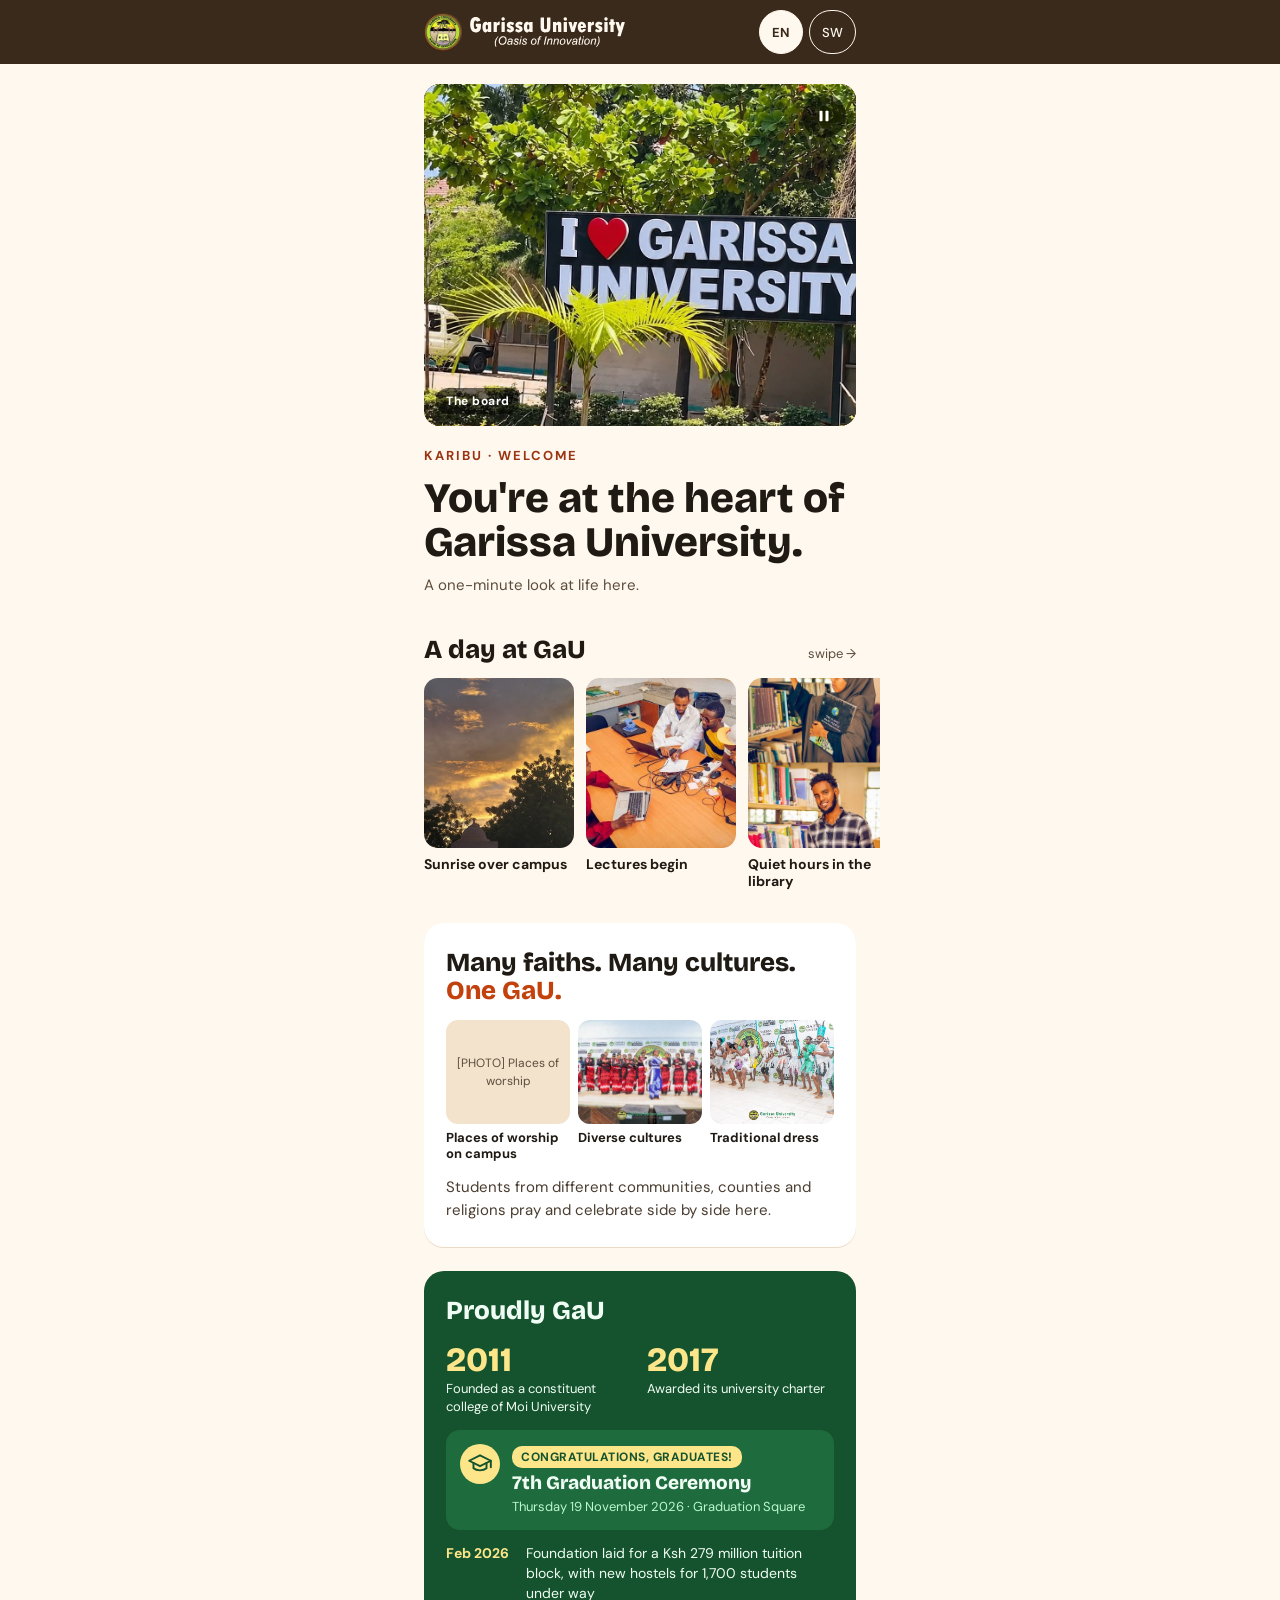
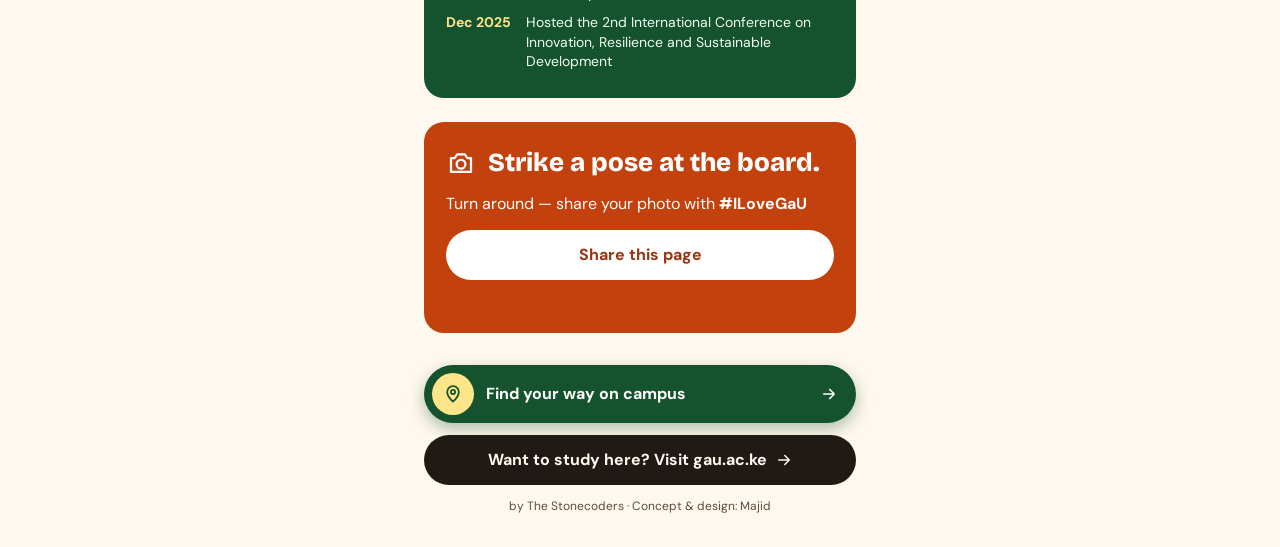
==== commit 5dad4c96: "Tidy footer credit: remove placeholders Co-Authored-By: Claude Opus 5.5 <noreply@anthropic.com> Clau" ====
--- a/index.html
+++ b/index.html
@@ -390,8 +390,7 @@
       </a>
 
       <p class="credit">
-        [Project name] · by The Stonecoders · Concept &amp; design: Majid ·
-        [Approved by]
+        by The Stonecoders · Concept &amp; design: Majid
       </p>
     </footer>
 
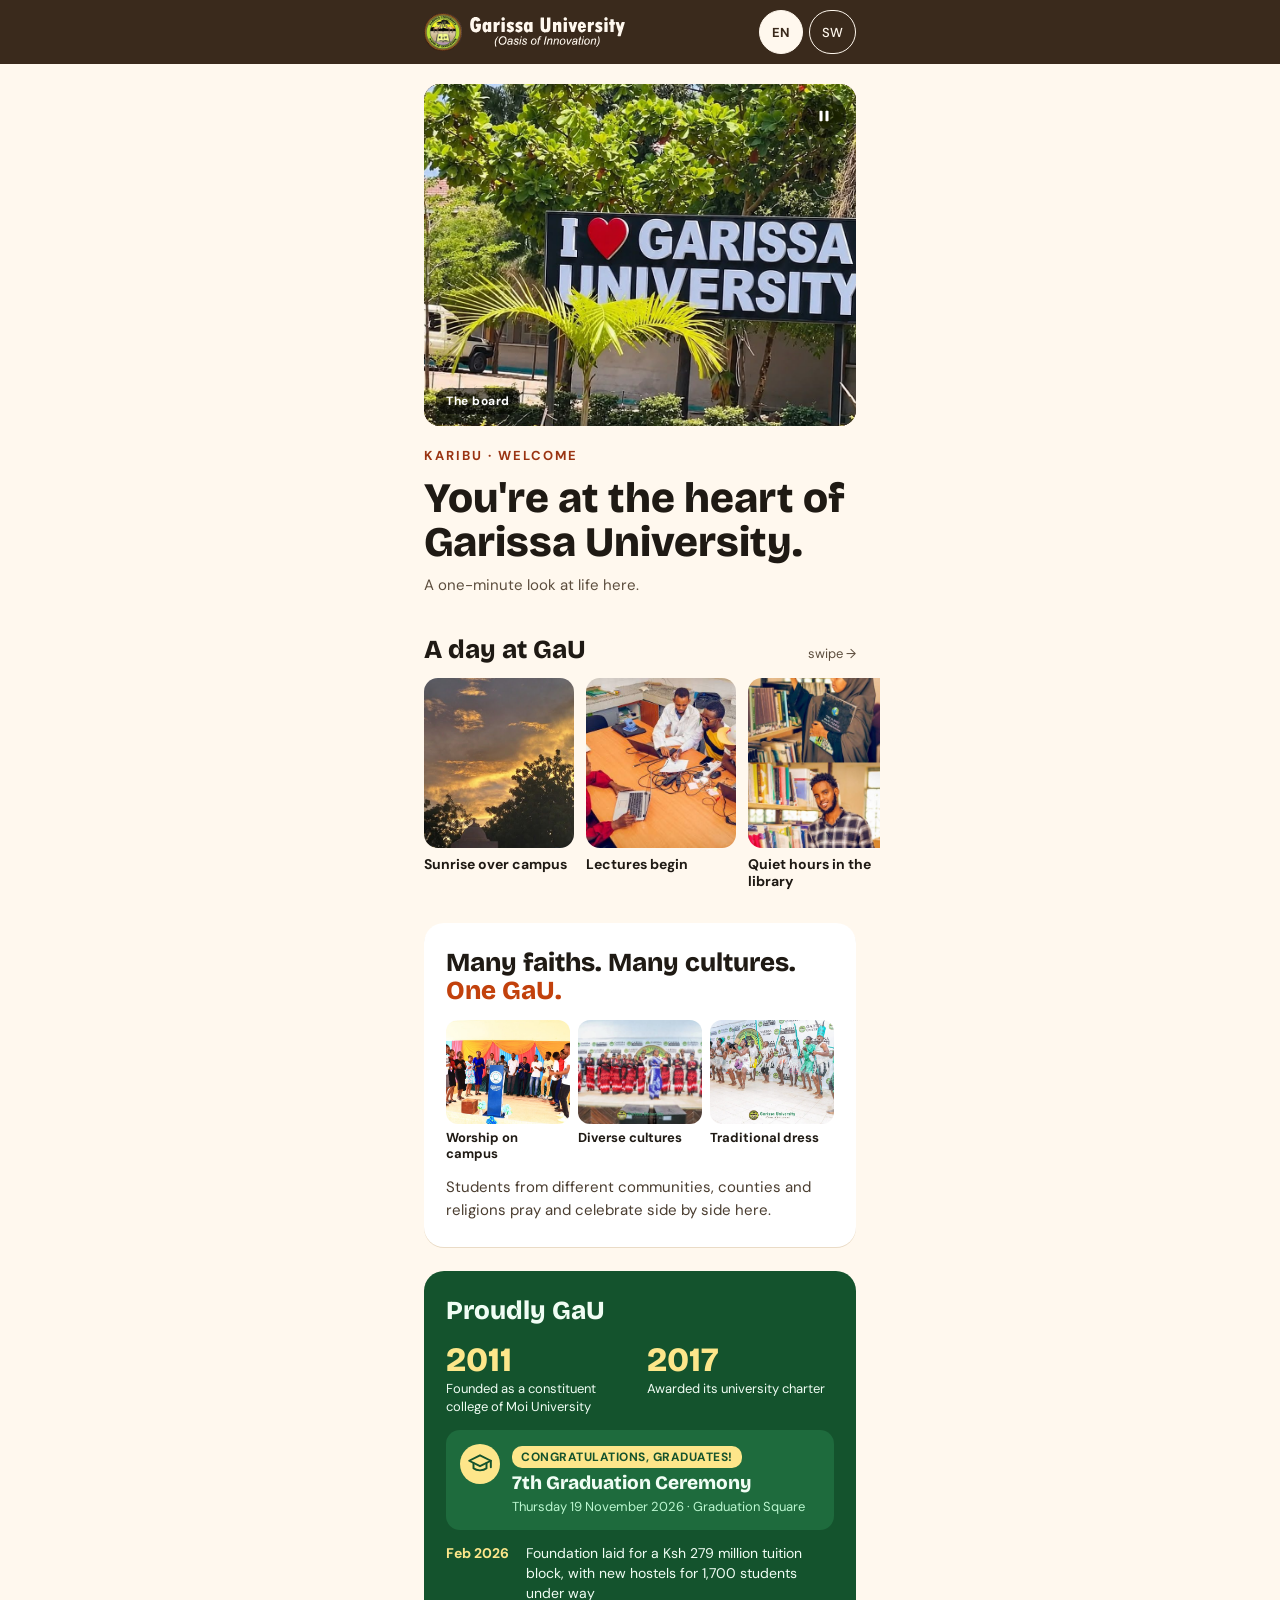
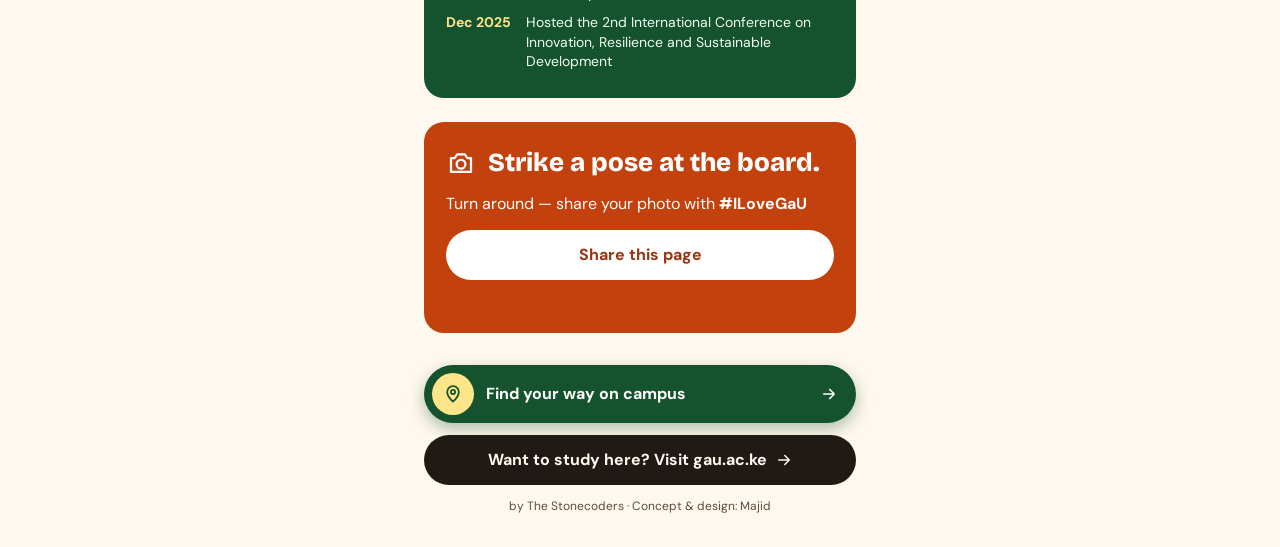
==== commit b66984c0: "Add worship photo to the culture section Christian Union worship service (photo supplied by Majid), " ====
--- a/index.html
+++ b/index.html
@@ -29,7 +29,7 @@
     />
     <link rel="icon" type="image/png" sizes="48x48" href="images/brand/favicon-48.png" />
     <link rel="apple-touch-icon" href="images/brand/gau-seal-180.png" />
-    <link rel="stylesheet" href="css/style.css" />
+    <link rel="stylesheet" href="css/style.css?v=20261118b" />
   </head>
   <body>
     <!-- ============ NAVBAR — the only brown area ============ -->
@@ -217,14 +217,14 @@
         </h2>
         <div class="culture__grid">
           <figure class="culture__item">
-            <div class="photo" data-label="Places of worship">
+            <div class="photo" data-label="Worship on campus">
               <img
                 src="images/culture/01-worship.jpg"
-                alt="[Describe photo]"
+                alt="Christian Union members singing together at a worship service on campus"
                 loading="lazy"
               />
             </div>
-            <figcaption>Places of worship on campus</figcaption>
+            <figcaption>Worship on campus</figcaption>
           </figure>
           <figure class="culture__item">
             <div class="photo" data-label="Diverse cultures">
@@ -417,8 +417,8 @@
       </button>
     </dialog>
 
-    <script src="js/i18n.js"></script>
-    <script src="js/main.js"></script>
+    <script src="js/i18n.js?v=20261118b"></script>
+    <script src="js/main.js?v=20261118b"></script>
 
     <!-- Scan counter: GoatCounter (cookieless, no personal data).
          Dashboard: https://majid.goatcounter.com
